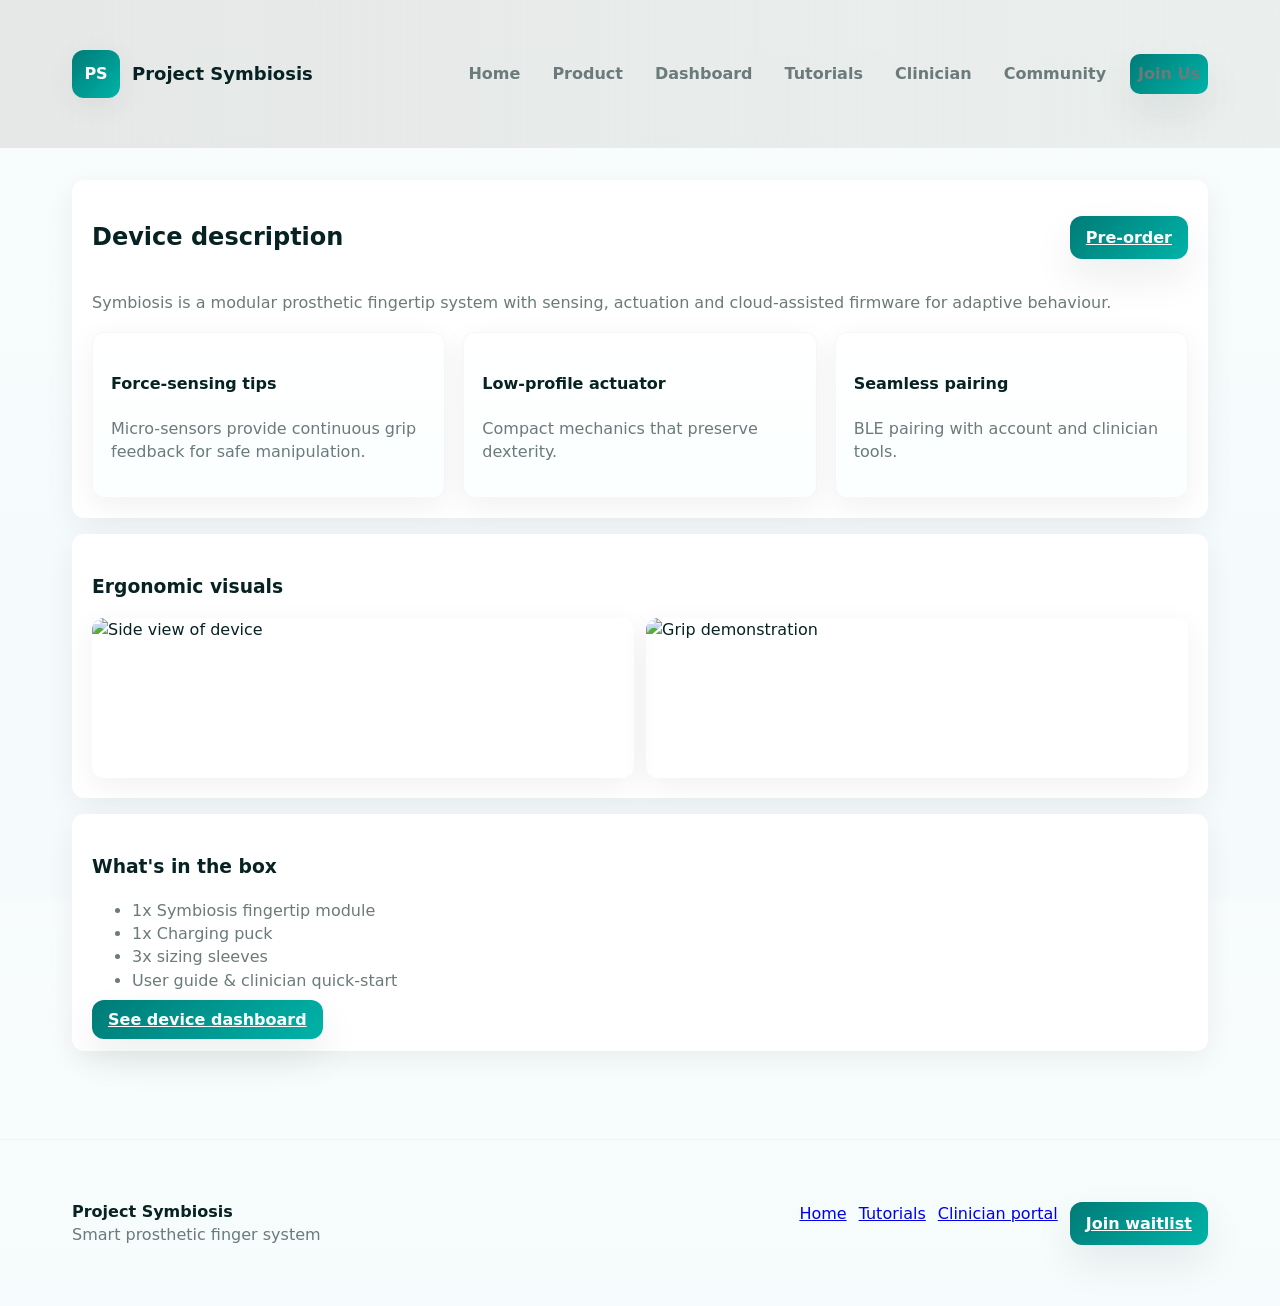
==== product.html @ c91979e4 "Initial project upload" ====
<!doctype html>
<html lang="en">
<head>
  <meta charset="utf-8" />
  <meta name="viewport" content="width=device-width,initial-scale=1" />
  <title>Product — Project Symbiosis</title>
  <link rel="stylesheet" href="style.css">
</head>
<body>
  <header class="site-header">
    <div class="container nav">
      <div class="brand"><div class="logo">PS</div><h1>Project Symbiosis</h1></div>
      <nav class="nav-links" aria-label="Main navigation">
        <a href="index.html">Home</a>
        <a href="product.html">Product</a>
        <a href="dashboard.html">Dashboard</a>
        <a href="tutorials.html">Tutorials</a>
        <a href="clinician.html">Clinician</a>
        <a href="community.html">Community</a>
        <a href="account.html" class="btn">Join Us</a>
      </nav>
    </div>
  </header>

  <main class="container">
    <section class="card">
      <div class="section-title">
        <h2>Device description</h2>
        <a class="btn" href="#buy">Pre-order</a>
      </div>
      <p class="muted">Symbiosis is a modular prosthetic fingertip system with sensing, actuation and cloud-assisted firmware for adaptive behaviour.</p>

      <div class="feature-grid" aria-label="Features">
        <div class="feature">
          <h4>Force-sensing tips</h4>
          <p class="muted">Micro-sensors provide continuous grip feedback for safe manipulation.</p>
        </div>
        <div class="feature">
          <h4>Low-profile actuator</h4>
          <p class="muted">Compact mechanics that preserve dexterity.</p>
        </div>
        <div class="feature">
          <h4>Seamless pairing</h4>
          <p class="muted">BLE pairing with account and clinician tools.</p>
        </div>
      </div>
    </section>

    <section class="card" style="margin-top:16px">
      <h3>Ergonomic visuals</h3>
      <div style="display:flex;gap:12px;align-items:center;flex-wrap:wrap;margin-top:12px">
        <img src="https://imgs.search.brave.com/2HDrfxJ5K13ILD-EnbjUv8X4kLDUxQiF28krs3Ui1NQ/rs:fit:500:0:1:0/g:ce/aHR0cHM6Ly9uZXdzLm1pdC5lZHUvc2l0ZXMvZGVmYXVsdC9maWxlcy9zdHlsZXMvbmV3c19hcnRpY2xlX19pbWFnZV9nYWxsZXJ5L3B1YmxpYy9pbWFnZXMvMjAyMzA5L01JVC1TdHlsZTJG/YWItMDItcHJlc3MuanBnP2l0b2s9aTBy/Z1RNWjk" alt="Side view of device" style="flex:1;min-width:220px;height:160px;border-radius:12px;object-fit:cover;box-shadow:var(--soft-shadow)" />
        <img src="https://imgs.search.brave.com/Y3Fvs7vMB7kjaCbLDxzk…3VwbG9h/ZHMvMjAxNS8xMC9h/cm0tcHJvc3RoZXRp/Yy5qcGc" alt="Grip demonstration" style="flex:1;min-width:220px;height:160px;border-radius:12px;object-fit:cover;box-shadow:var(--soft-shadow)" />
      </div>
    </section>

    <section class="card" style="margin-top:16px">
      <h3>What's in the box</h3>
      <ul class="muted">
        <li>1x Symbiosis fingertip module</li>
        <li>1x Charging puck</li>
        <li>3x sizing sleeves</li>
        <li>User guide & clinician quick-start</li>
      </ul>
      <div style="margin-top:12px">
        <a class="btn" href="dashboard.html">See device dashboard</a>
      </div>
    </section>
  </main>

  <footer class="site-footer">
    <div class="container footer-grid">
      <div><strong>Project Symbiosis</strong><div class="muted">Smart prosthetic finger system</div></div>
      <div class="footer-links"><a href="index.html">Home</a><a href="tutorials.html">Tutorials</a><a href="clinician.html">Clinician portal</a><a class="btn" href="#waitlist">Join waitlist</a></div>
    </div>
  </footer>
</body>
</html>
---- style.css ----
:root{
  --bg:#f5fbfc;
  --surface:#ffffff;
  --accent-1: #007b77; /* deep teal */
  --accent-2: #00b3a8; /* bright teal */
  --muted:#6b7a7a;
  --glass: rgba(0,139,132,0.06);
  --soft-shadow: 0 8px 30px rgba(6,22,22,0.06);
  --elevated-shadow: 0 18px 40px rgba(6,22,22,0.08);
  --radius:12px;
  --focus: 3px solid rgba(0,139,132,0.16);
  --gap:22px;
  --max-width:1200px;
}

*{box-sizing:border-box}
html,body{height:100%;}
body{
  margin:0;
  font-family: Inter, system-ui, -apple-system, 'Segoe UI', Roboto, 'Helvetica Neue', Arial;
  background: linear-gradient(180deg, #f8fcfc 0%, var(--bg) 60%);
  color:#072222;
  -webkit-font-smoothing:antialiased;
  line-height:1.45;
}

.container{max-width:var(--max-width);margin:0 auto;padding:32px;}

/* Header */
header.site-header{background:linear-gradient(90deg, rgba(226, 228, 227, 0.855), rgba(211, 215, 212, 0.35));backdrop-filter: blur(4px);padding:18px 0;position:sticky;top:0;z-index:20}
.nav{display:flex;align-items:center;justify-content:space-between;gap:12px}
.brand{display:flex;align-items:center;gap:12px}
.brand .logo{width:48px;height:48px;border-radius:12px;background:linear-gradient(135deg,var(--accent-1),var(--accent-2));display:flex;align-items:center;justify-content:center;color:white;font-weight:700;box-shadow:var(--soft-shadow)}
.brand h1{font-size:18px;margin:0}

.nav-links{display:flex;gap:16px;align-items:center}
.nav-links a{color:var(--muted);text-decoration:none;font-weight:600;padding:8px;border-radius:10px;transition:all .18s ease}
.nav-links a:hover{color:var(--accent-1);transform:translateY(-1px)}
.btn{background:linear-gradient(135deg,var(--accent-1),var(--accent-2));color:white;padding:10px 16px;border-radius:12px;border:none;font-weight:700;cursor:pointer;box-shadow:var(--elevated-shadow)}
.btn.ghost{background:transparent;color:var(--accent-1);border:1px solid rgba(0,139,132,0.12);box-shadow:none}

/* Hero */
.hero{display:grid;grid-template-columns:1fr 460px;gap:34px;align-items:center;padding:48px 0}
.hero h2{font-size:36px;margin:0 0 10px;letter-spacing:-0.02em}
.hero p{color:var(--muted);margin:0 0 18px}
.hero-cta{display:flex;gap:14px}

.card{background:var(--surface);border-radius:var(--radius);box-shadow:var(--soft-shadow);padding:20px}

/* Benefits */
.benefit-grid{display:grid;grid-template-columns:repeat(3,1fr);gap:var(--gap);margin-top:24px}
.benefit{display:flex;gap:14px;align-items:flex-start}
.benefit .icon{width:56px;height:56px;border-radius:14px;background:linear-gradient(180deg, rgba(0,139,132,0.06), rgba(0,139,132,0.02));display:flex;align-items:center;justify-content:center;color:var(--accent-1);font-weight:700}
.benefit h3{margin:0;font-size:16px}
.benefit p{margin:6px 0 0;color:var(--muted);font-size:14px}

/* Product overview */
.grid-2{display:grid;grid-template-columns:1fr 420px;gap:28px;align-items:start;margin-top:28px}
.specs{display:grid;gap:12px}
.spec{display:flex;justify-content:space-between;padding:12px;border-radius:12px;background:linear-gradient(180deg, rgba(0,139,132,0.03), rgba(255,255,255,0.4));box-shadow:inset 0 1px 0 rgba(255,255,255,0.6)}

/* Footer */
footer.site-footer{margin-top:56px;padding:28px 0;border-top:1px solid rgba(9,30,30,0.04);}
.footer-grid{display:flex;justify-content:space-between;gap:20px;align-items:center}
.footer-links{display:flex;gap:12px}

/* Product page and others common elements */
.feature-grid{display:grid;grid-template-columns:repeat(3,1fr);gap:18px;margin-top:18px}
.feature{padding:18px;border-radius:12px;background:linear-gradient(180deg, #ffffff, #fbffff);box-shadow:var(--soft-shadow);border:1px solid rgba(6,22,22,0.03)}

.app-cards{display:grid;grid-template-columns:repeat(3,1fr);gap:18px}
.app-card{padding:18px;border-radius:12px;background:linear-gradient(180deg, rgba(255,255,255,0.92), #fefefe);box-shadow:var(--elevated-shadow);border:1px solid rgba(6,22,22,0.03)}

.section-title{display:flex;justify-content:space-between;align-items:center}

/* Forms & booking module */
.form-row{display:flex;gap:12px}
input,select,textarea{width:100%;padding:12px;border-radius:10px;border:1px solid rgba(9,30,30,0.06);background:linear-gradient(180deg,#fff,#fbffff)}
label{font-weight:700;font-size:14px;color:#0b2f2f}

/* Testimonials */
.testimonials{display:grid;grid-template-columns:repeat(3,1fr);gap:18px}
.testimonial{padding:18px;border-radius:12px;background:linear-gradient(180deg,#ffffff,#fbffff);box-shadow:var(--soft-shadow);border:1px solid rgba(6,22,22,0.02)}

/* Responsive */
@media (max-width:1100px){
  .hero{grid-template-columns:1fr}
  .grid-2{grid-template-columns:1fr}
  .benefit-grid{grid-template-columns:1fr}
  .feature-grid{grid-template-columns:repeat(2,1fr)}
  .app-cards{grid-template-columns:repeat(2,1fr)}
  .testimonials{grid-template-columns:1fr}
}

@media (max-width:520px){
  .container{padding:18px}
  .nav-links{display:none}
  .hero h2{font-size:26px}
  .feature-grid{grid-template-columns:1fr}
  .brand h1{display:none}
}

/* Accessibility focus */
a:focus,button:focus,input:focus,select:focus,textarea:focus{outline:none;box-shadow:var(--focus);border-radius:10px}

.muted{color:var(--muted)}
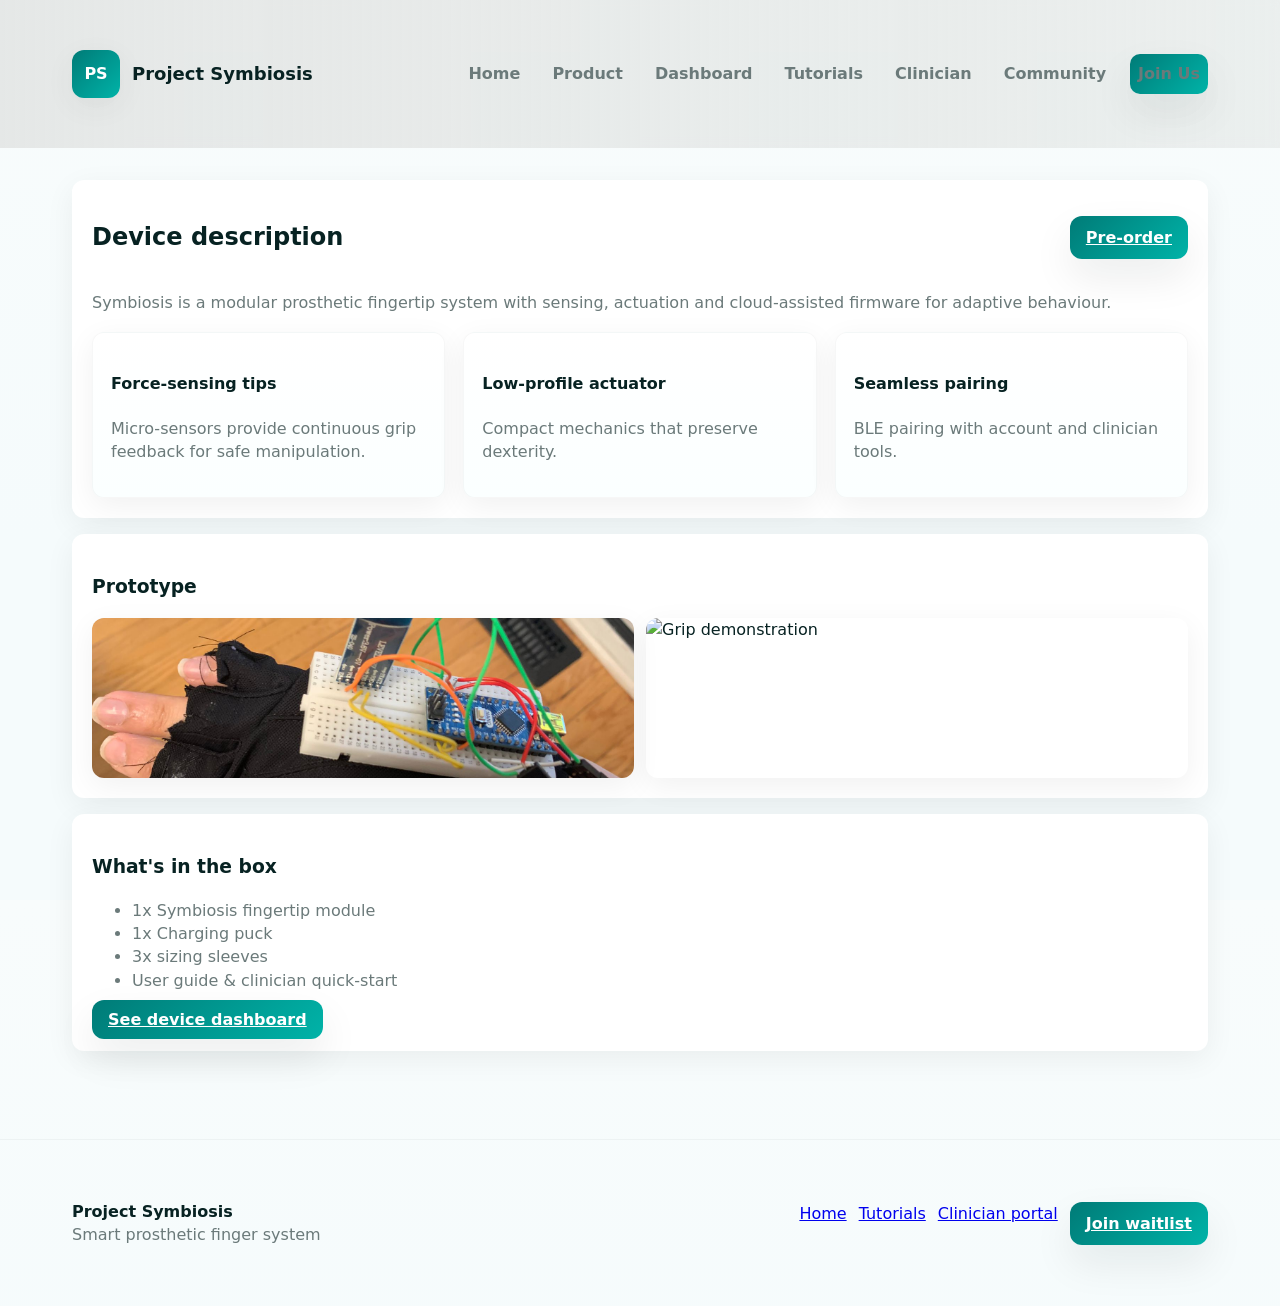
==== commit f1e88fae: "image upload" ====
--- a/product.html
+++ b/product.html
@@ -47,9 +47,9 @@
     </section>
 
     <section class="card" style="margin-top:16px">
-      <h3>Ergonomic visuals</h3>
+      <h3>Prototype</h3>
       <div style="display:flex;gap:12px;align-items:center;flex-wrap:wrap;margin-top:12px">
-        <img src="https://imgs.search.brave.com/2HDrfxJ5K13ILD-EnbjUv8X4kLDUxQiF28krs3Ui1NQ/rs:fit:500:0:1:0/g:ce/aHR0cHM6Ly9uZXdzLm1pdC5lZHUvc2l0ZXMvZGVmYXVsdC9maWxlcy9zdHlsZXMvbmV3c19hcnRpY2xlX19pbWFnZV9nYWxsZXJ5L3B1YmxpYy9pbWFnZXMvMjAyMzA5L01JVC1TdHlsZTJG/YWItMDItcHJlc3MuanBnP2l0b2s9aTBy/Z1RNWjk" alt="Side view of device" style="flex:1;min-width:220px;height:160px;border-radius:12px;object-fit:cover;box-shadow:var(--soft-shadow)" />
+  <img src="images/prototype.jpeg" alt="prototype of device" style="flex:1;min-width:220px;height:160px;border-radius:12px;object-fit:cover;box-shadow:var(--soft-shadow)" />
         <img src="https://imgs.search.brave.com/Y3Fvs7vMB7kjaCbLDxzk…3VwbG9h/ZHMvMjAxNS8xMC9h/cm0tcHJvc3RoZXRp/Yy5qcGc" alt="Grip demonstration" style="flex:1;min-width:220px;height:160px;border-radius:12px;object-fit:cover;box-shadow:var(--soft-shadow)" />
       </div>
     </section>
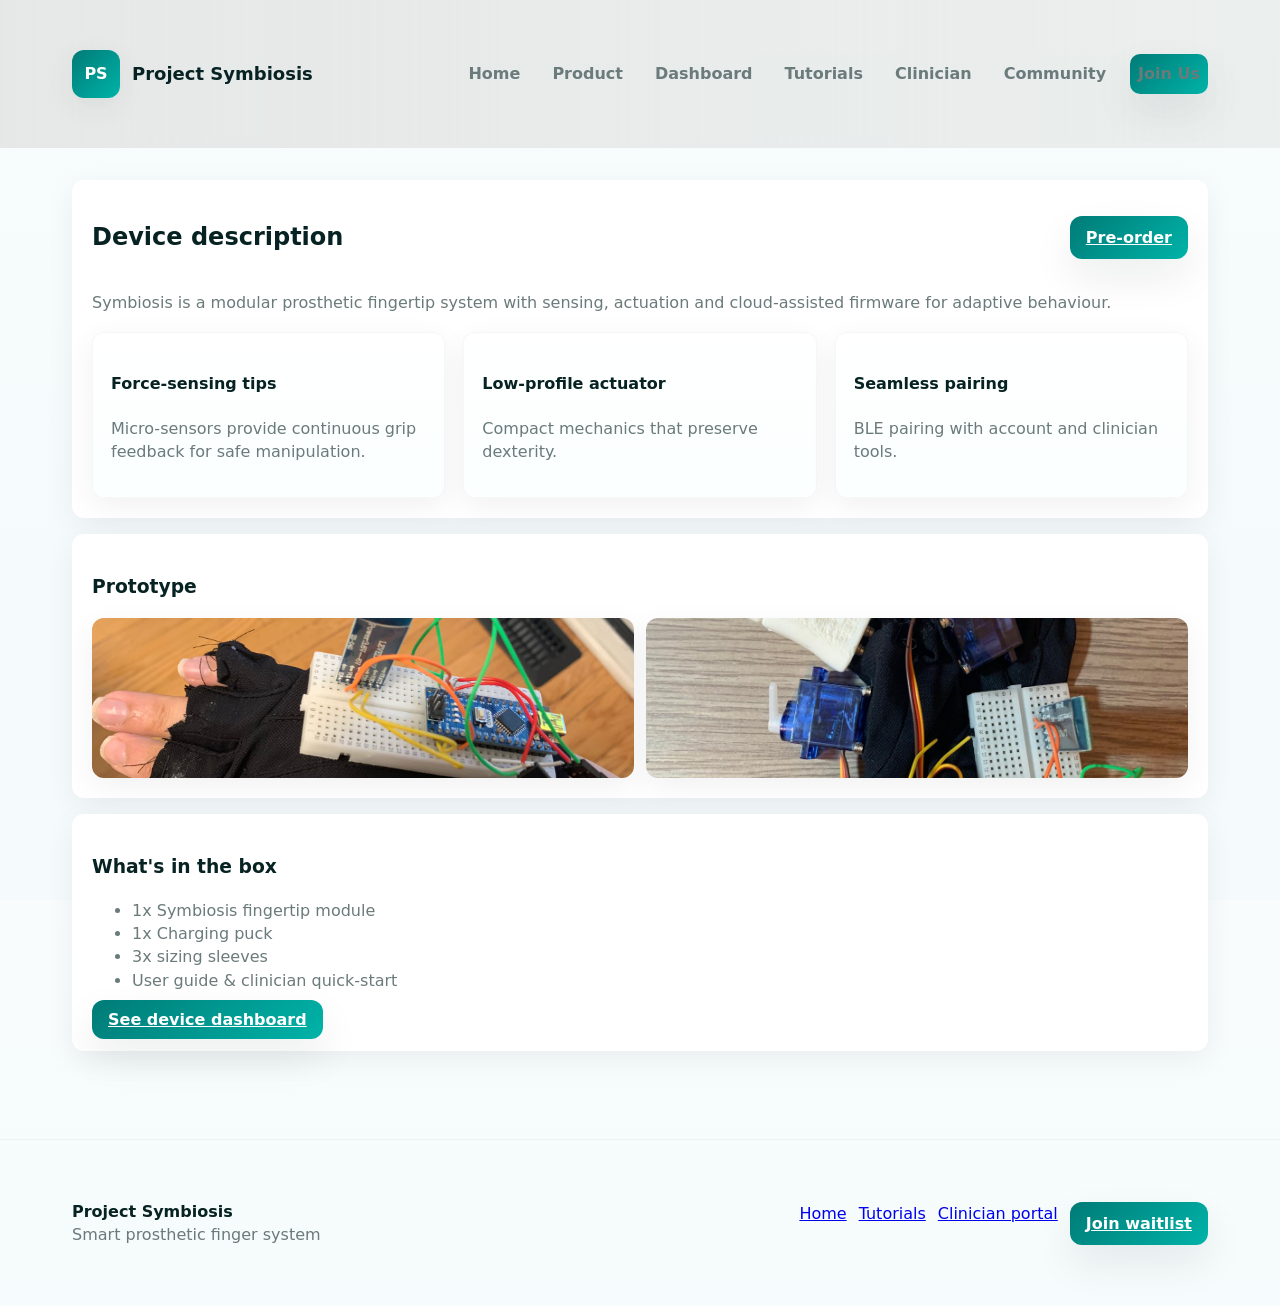
==== commit f335f75e: "image upload 2" ====
--- a/product.html
+++ b/product.html
@@ -50,7 +50,7 @@
       <h3>Prototype</h3>
       <div style="display:flex;gap:12px;align-items:center;flex-wrap:wrap;margin-top:12px">
   <img src="images/prototype.jpeg" alt="prototype of device" style="flex:1;min-width:220px;height:160px;border-radius:12px;object-fit:cover;box-shadow:var(--soft-shadow)" />
-        <img src="https://imgs.search.brave.com/Y3Fvs7vMB7kjaCbLDxzk…3VwbG9h/ZHMvMjAxNS8xMC9h/cm0tcHJvc3RoZXRp/Yy5qcGc" alt="Grip demonstration" style="flex:1;min-width:220px;height:160px;border-radius:12px;object-fit:cover;box-shadow:var(--soft-shadow)" />
+  <img src="images/glove.jpeg" alt="Grip demonstration" style="flex:1;min-width:220px;height:160px;border-radius:12px;object-fit:cover;box-shadow:var(--soft-shadow)" />
       </div>
     </section>
 
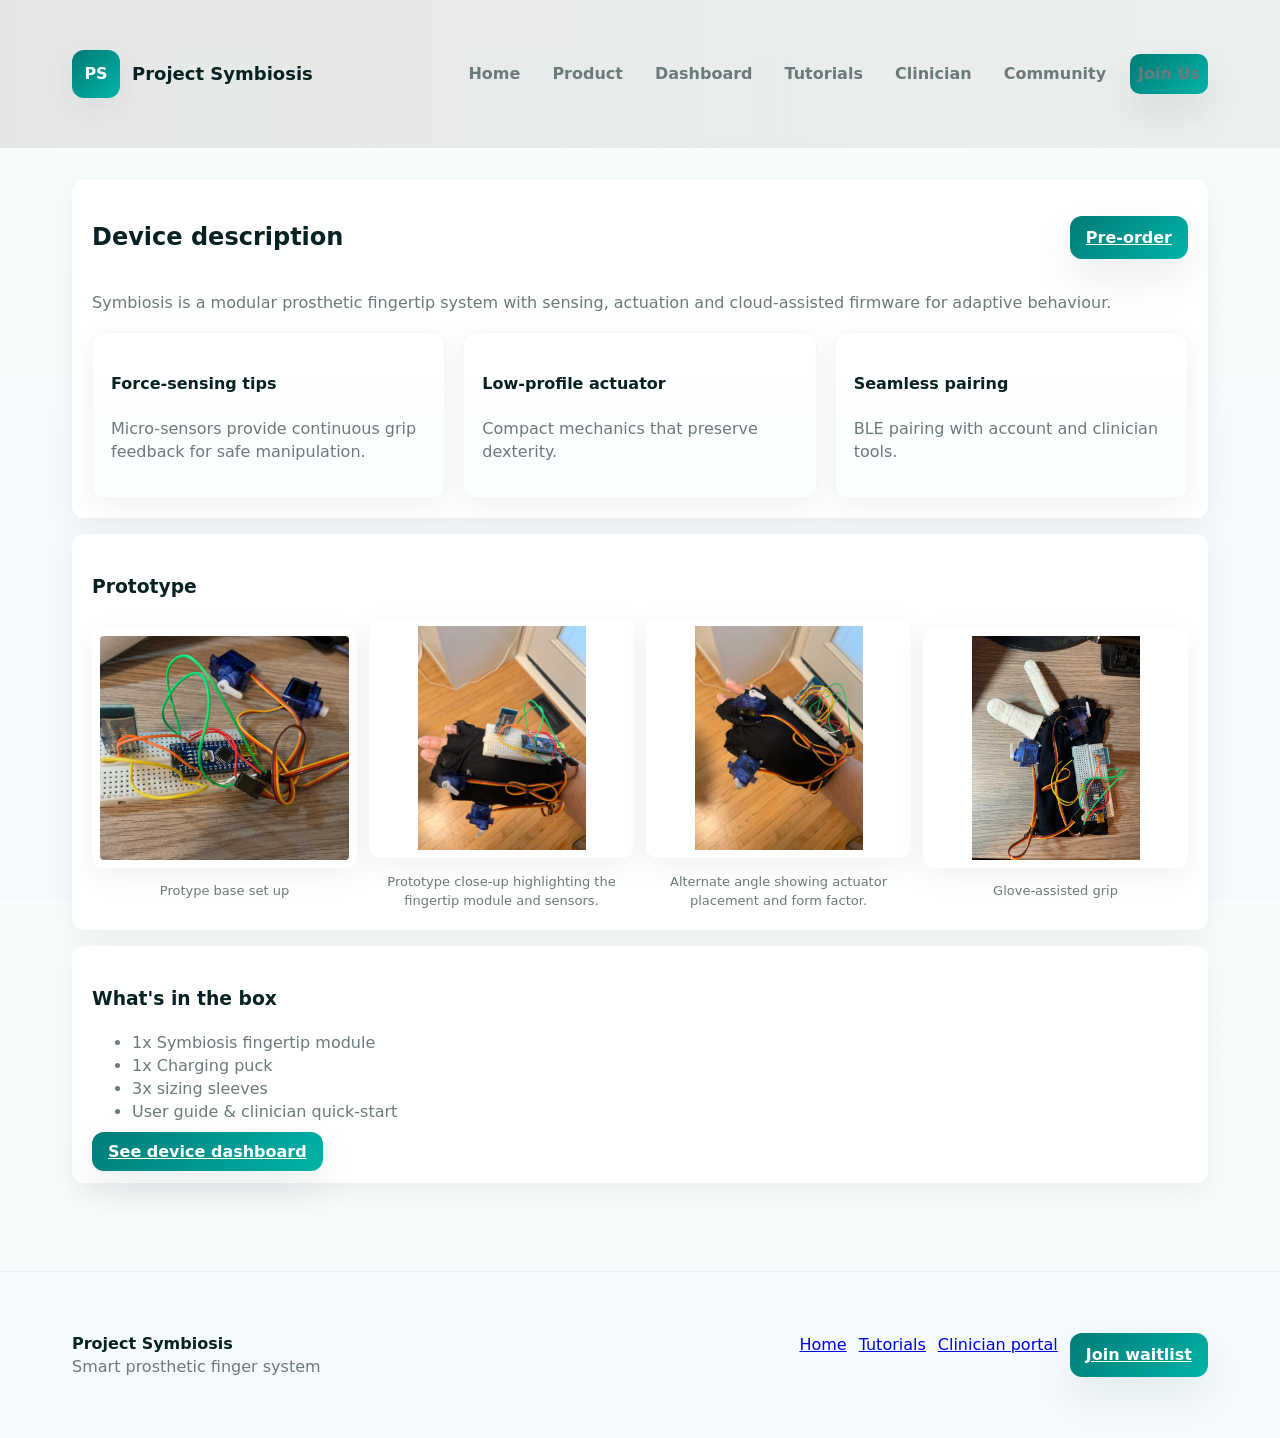
==== commit 0ae2527f: "update on prototype section in product page" ====
--- a/product.html
+++ b/product.html
@@ -48,9 +48,31 @@
 
     <section class="card" style="margin-top:16px">
       <h3>Prototype</h3>
-      <div style="display:flex;gap:12px;align-items:center;flex-wrap:wrap;margin-top:12px">
-  <img src="images/prototype.jpeg" alt="prototype of device" style="flex:1;min-width:220px;height:160px;border-radius:12px;object-fit:cover;box-shadow:var(--soft-shadow)" />
-  <img src="images/glove.jpeg" alt="Grip demonstration" style="flex:1;min-width:220px;height:160px;border-radius:12px;object-fit:cover;box-shadow:var(--soft-shadow)" />
+      <div style="display:flex;gap:12px;align-items:center;flex-wrap:wrap;justify-content:space-between;margin-top:12px">
+        <figure style="flex:1;min-width:220px;max-width:520px;margin:0">
+          <a href="images/base.jpeg" target="_blank" rel="noopener" aria-label="Open full base image" style="display:block">
+            <img src="images/base.jpeg" alt="Base view of device" style="width:100%;height:240px;object-fit:cover;border-radius:12px;box-shadow:var(--soft-shadow);background:#fff;padding:8px" />
+          </a>
+          <figcaption class="muted" style="font-size:13px;margin-top:8px;text-align:center">Protype base set up </figcaption>
+        </figure>
+        <figure style="flex:1;min-width:220px;max-width:520px;margin:0">
+          <a href="images/prototype.jpeg" target="_blank" rel="noopener" aria-label="Open full prototype image" style="display:block">
+            <img src="images/prototype.jpeg" alt="prototype of device" style="width:100%;height:240px;object-fit:contain;border-radius:12px;box-shadow:var(--soft-shadow);background:#fff;padding:8px" />
+          </a>
+          <figcaption class="muted" style="font-size:13px;margin-top:8px;text-align:center">Prototype close-up highlighting the fingertip module and sensors.</figcaption>
+        </figure>
+        <figure style="flex:1;min-width:220px;max-width:520px;margin:0">
+          <a href="images/prototype2.jpeg" target="_blank" rel="noopener" aria-label="Open full prototype 2 image" style="display:block">
+            <img src="images/prototype2.jpeg" alt="prototype angle 2" style="width:100%;height:240px;object-fit:contain;border-radius:12px;box-shadow:var(--soft-shadow);background:#fff;padding:8px" />
+          </a>
+          <figcaption class="muted" style="font-size:13px;margin-top:8px;text-align:center">Alternate angle showing actuator placement and form factor.</figcaption>
+        </figure>
+        <figure style="flex:1;min-width:220px;max-width:520px;margin:0">
+          <a href="images/glove.jpeg" target="_blank" rel="noopener" aria-label="Open full grip demonstration" style="display:block">
+            <img src="images/glove.jpeg" alt="Grip demonstration" style="width:100%;height:240px;object-fit:contain;border-radius:12px;box-shadow:var(--soft-shadow);background:#fff;padding:8px" />
+          </a>
+          <figcaption class="muted" style="font-size:13px;margin-top:8px;text-align:center">Glove-assisted grip </figcaption>
+        </figure>
       </div>
     </section>
 
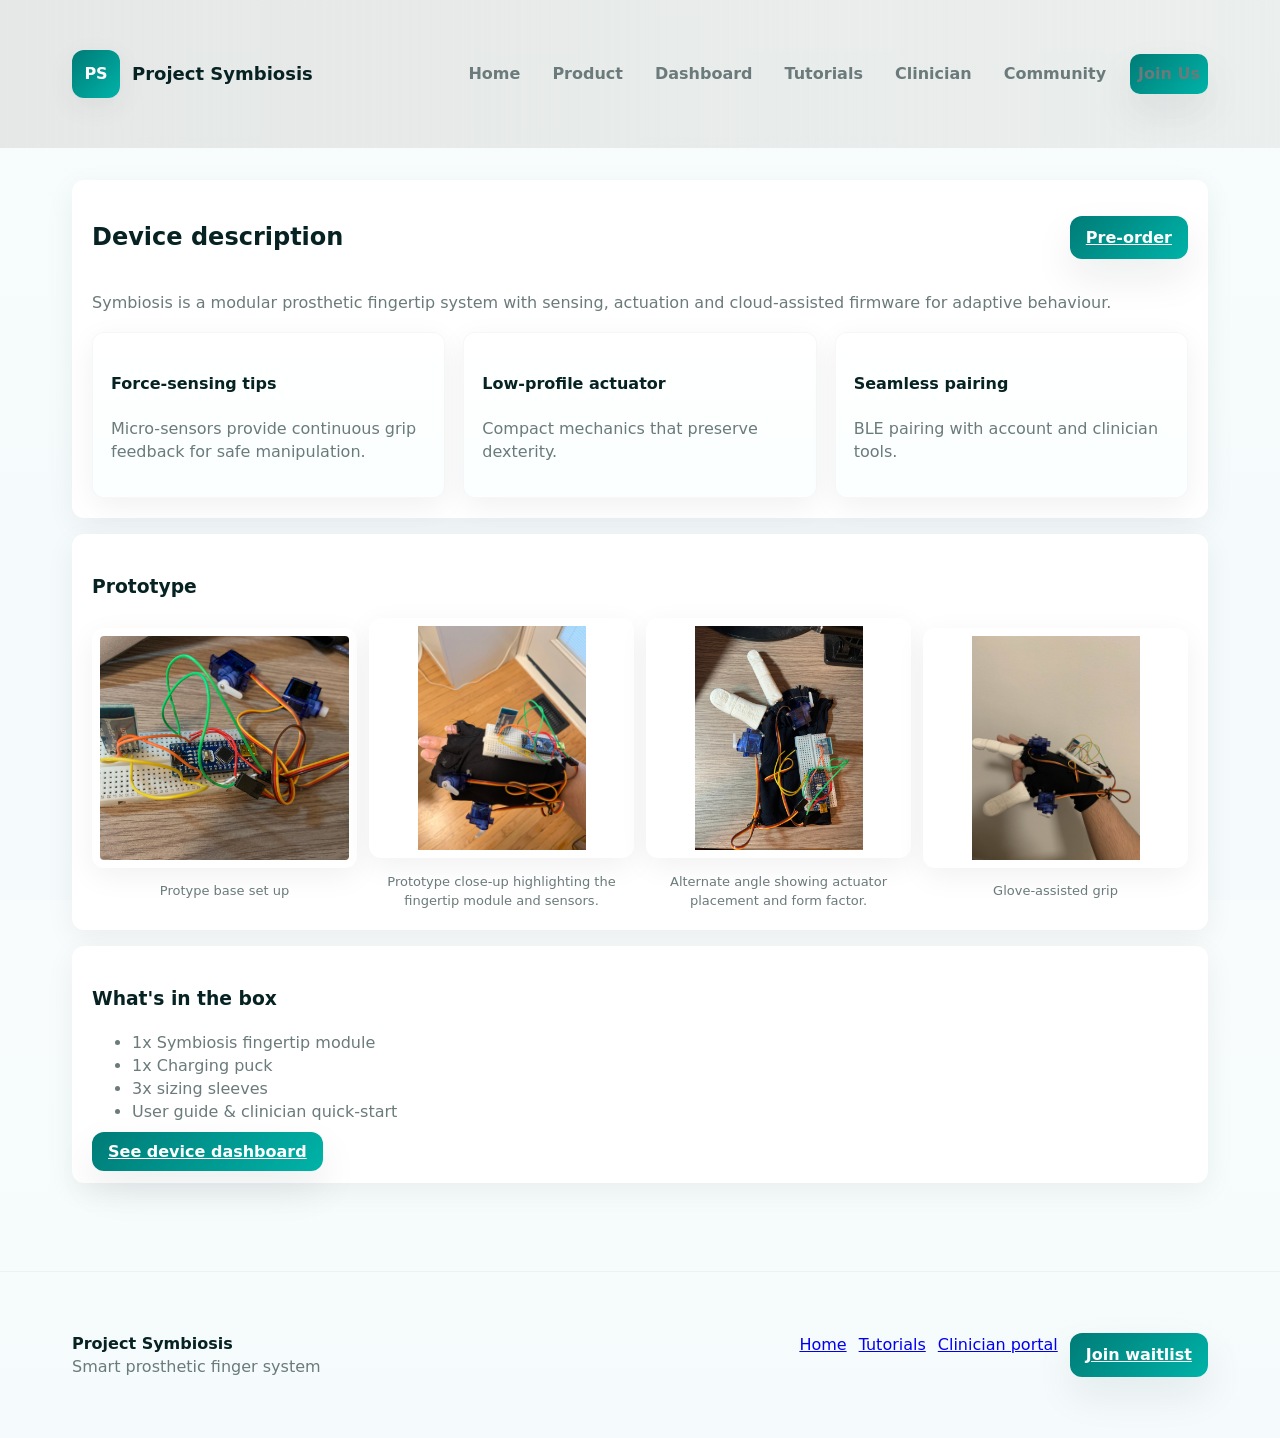
==== commit b05d46f2: "image swap" ====
--- a/product.html
+++ b/product.html
@@ -68,8 +68,8 @@
           <figcaption class="muted" style="font-size:13px;margin-top:8px;text-align:center">Alternate angle showing actuator placement and form factor.</figcaption>
         </figure>
         <figure style="flex:1;min-width:220px;max-width:520px;margin:0">
-          <a href="images/glove.jpeg" target="_blank" rel="noopener" aria-label="Open full grip demonstration" style="display:block">
-            <img src="images/glove.jpeg" alt="Grip demonstration" style="width:100%;height:240px;object-fit:contain;border-radius:12px;box-shadow:var(--soft-shadow);background:#fff;padding:8px" />
+          <a href="images/glove.jpg" target="_blank" rel="noopener" aria-label="Open full grip demonstration" style="display:block">
+            <img src="images/glove.jpg" alt="Grip demonstration" style="width:100%;height:240px;object-fit:contain;border-radius:12px;box-shadow:var(--soft-shadow);background:#fff;padding:8px" />
           </a>
           <figcaption class="muted" style="font-size:13px;margin-top:8px;text-align:center">Glove-assisted grip </figcaption>
         </figure>
